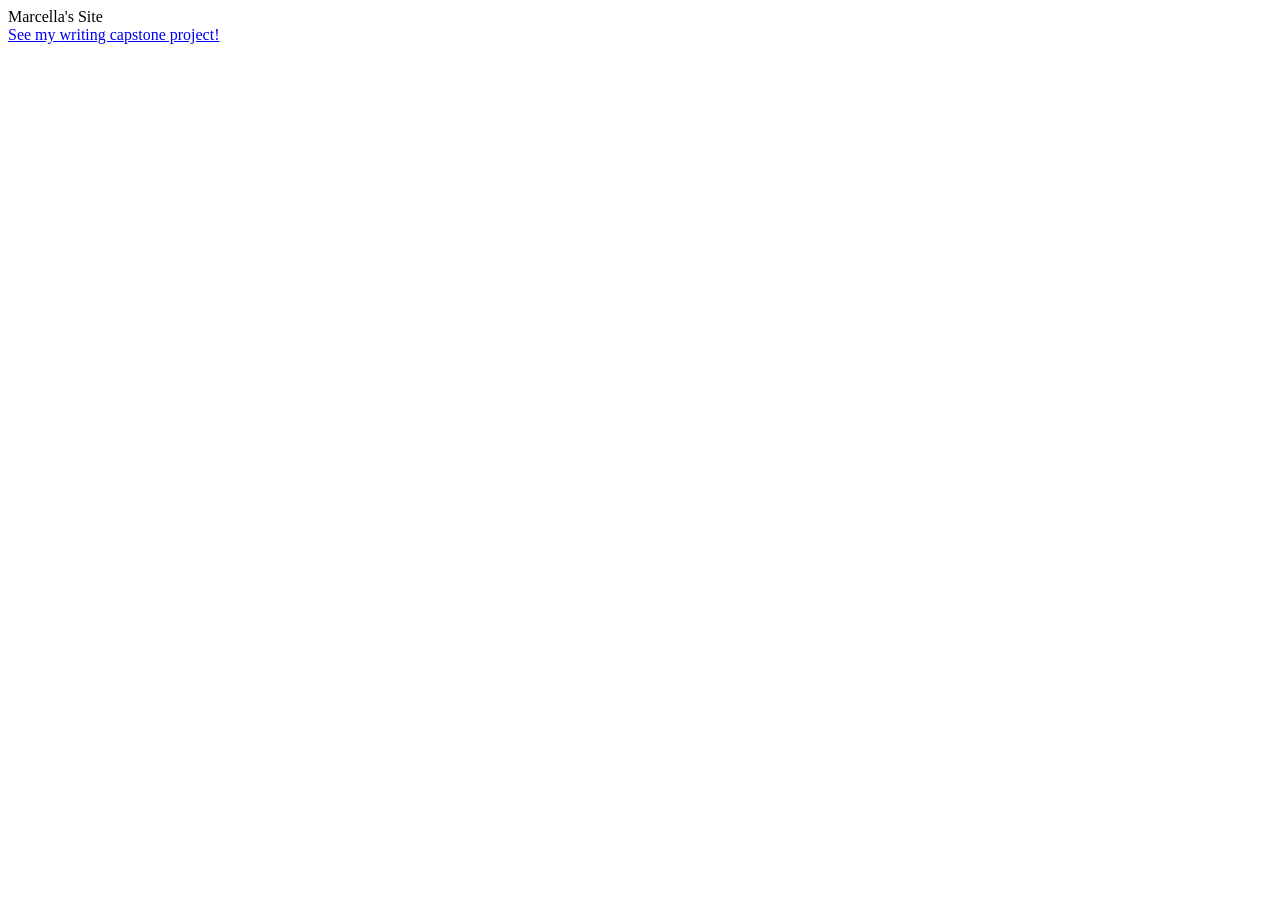
==== index.html @ 0c40eae5 "Implement project file structure" ====
<!DOCTYPE html>

<html lang="en">
    <head>
        <meta charset="UTF-8" />
        <title>Marcella's Site</title>
        <meta name="viewport" content="width=device-width,initial-scale=1" />
        <meta name="description" content="" />
        <link rel="icon" href="/favicon.png" />
        <link rel="stylesheet" href="/css/global.css" type="text/css" />
    </head>

    <body>
        <div class="header">Marcella's Site</div>
        <a href="/projects/miw_project/index.html">
            See my writing capstone project!
        </a>
    </body>
</html>
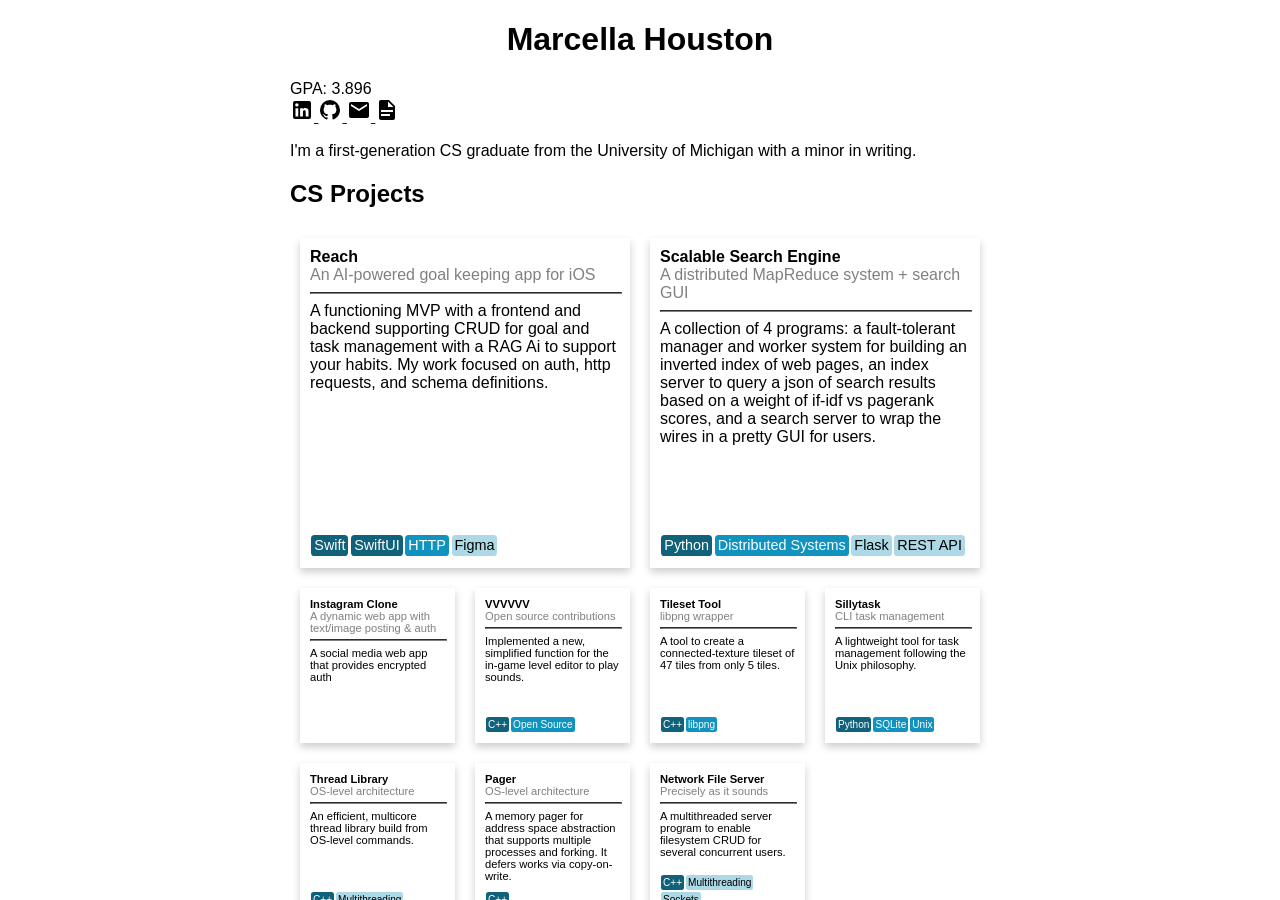
==== commit 8d27185f: "Frame rest of website" ====
--- a/index.html
+++ b/index.html
@@ -1,19 +1,18 @@
-<!DOCTYPE html>
+<!doctype html>
 
 <html lang="en">
     <head>
         <meta charset="UTF-8" />
-        <title>Marcella's Site</title>
+        <title>Redirecting...</title>
         <meta name="viewport" content="width=device-width,initial-scale=1" />
         <meta name="description" content="" />
         <link rel="icon" href="/favicon.png" />
-        <link rel="stylesheet" href="/css/global.css" type="text/css" />
+        <meta http-equiv="refresh" content="0; url=/portfolio/" />
     </head>
 
     <body>
-        <div class="header">Marcella's Site</div>
-        <a href="/projects/miw_project/index.html">
-            See my writing capstone project!
-        </a>
+        <p>
+            If you aren't redirected, try <a href="/portfolio/">this link</a>!
+        </p>
     </body>
 </html>
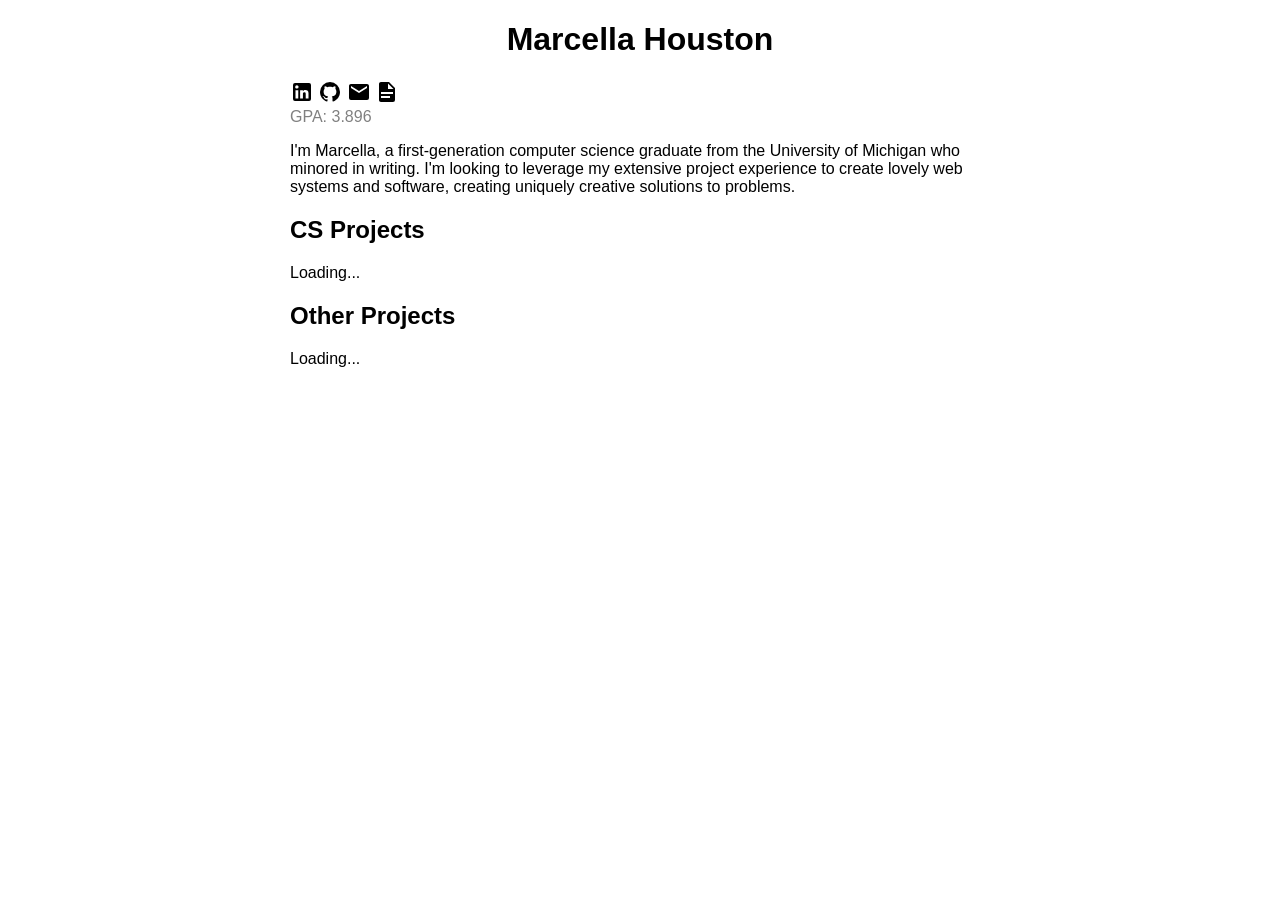
==== commit 7b406ed4: "Replace various templates" ====
--- a/index.html
+++ b/index.html
@@ -3,7 +3,7 @@
 <html lang="en">
     <head>
         <meta charset="UTF-8" />
-        <title>Redirecting...</title>
+        <title>Marcella Houston</title>
         <meta name="viewport" content="width=device-width,initial-scale=1" />
         <meta name="description" content="" />
         <link rel="icon" href="/favicon.png" />
